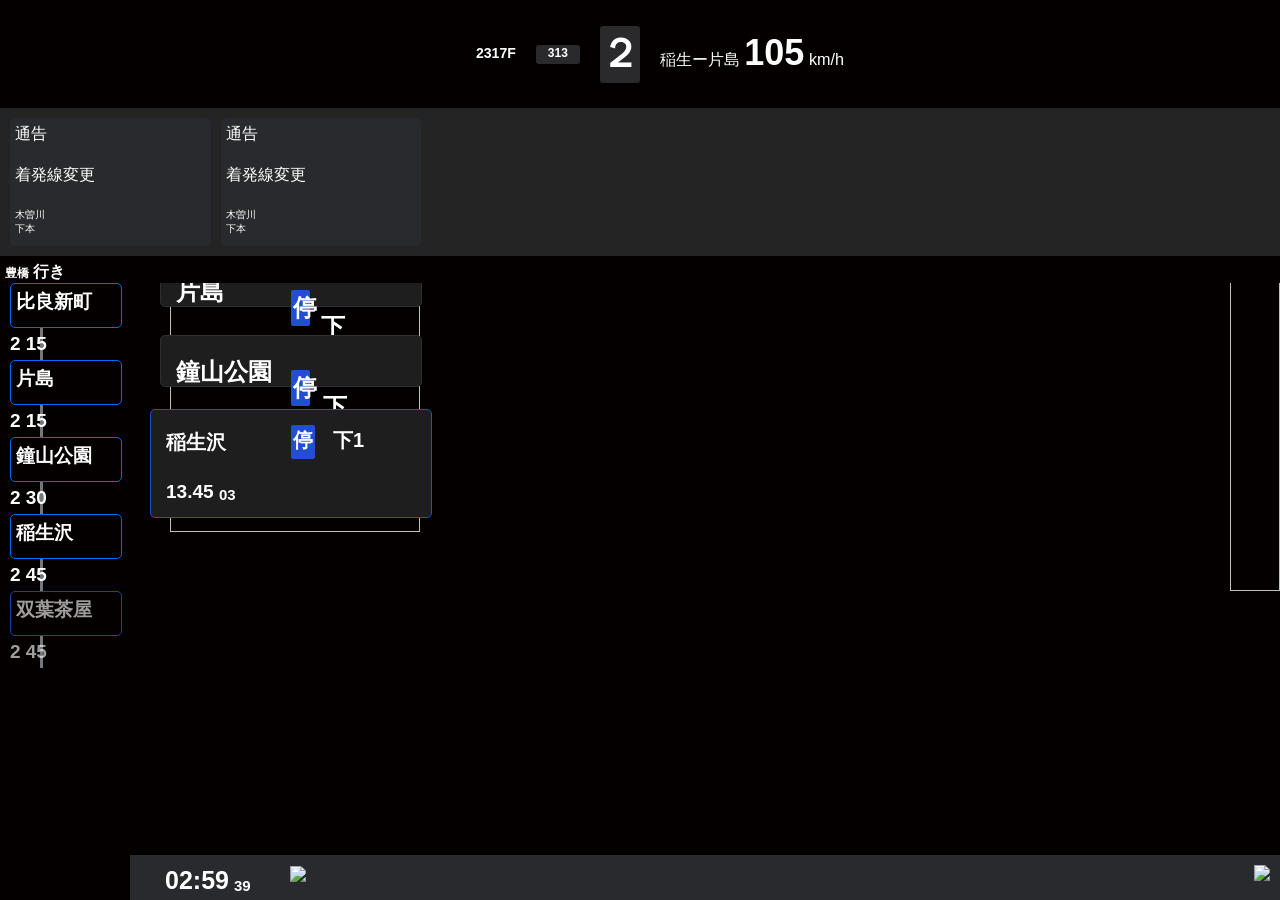
==== CAST.html @ 3a5122ef "make ability that opens in multiple device" ====
<!DOCTYPE html>
<html lang="ja">
<head>
    <style>
        @charset "UTF-8";
html,
body{
    scrollbar-width:none;
    -ms-overflow-style:none;
}
html::-webkit-scrollbar,
body::-webkit-scrollbar{
    display:none;
}
body{
    background-color:#040000;
    color:#ffffff;
    font-family:Arial, Helvetica, sans-serif;
    font-size:10px;
    margin:0px;
    opacity:1;
}




strong{
    font-size:20px;
}
ul{
    display:flex;
    list-style-type:none;
    justify-content:center;
    align-items:center;
    margin: 5px;
}

li {
    padding:0px 0px 2px 0px;
    margin:0px 10px 0px 10px;
    background-color:#2a2a2d;
    border-radius:3px;
}

menu{
    display:flex;
    background-color:rgb(36, 36, 36);
    justify-content:flex-start;
    align-items:top-center;
    text-align:left;
    margin:0px;
    padding:0px 0px 0px 10px;
    position:relative;
    z-index: 4;
}
.通告1{
    display:block;
    background-color:#292a2d;
    margin:10px 10px 10px 0px;
    border-radius:5px;
    width: 15%;
    height: 118px;
    padding:5px;
}
.通告1 p,h5,h4{
    padding:0px;
    margin:0px;
    color:#ffffff;
}
.通告1 h4,h5{font-size:10px;
    font-weight:normal;
}
.両数{
    font-size:40px;
    font-weight:bold;
}
.運行{
    font-size:12px;
    font-weight:bold;
}

aside{
    margin-left:10px;
    
}
.プレビュー{
    width: 100px;
    height: 33px;
    border-color: #0167ff;
    border-width: 1px;
    border-style: groove;
    border-radius: 5px;
    padding: 5px;
    margin: 0px;
}
.戻る{
    position: fixed;
    bottom: 0px;
    left: 290px;
    height: 34px;
    width: auto;
    z-index: 3;    
}
.停車{
    position:fixed; 
    height: 35px;
    bottom: 0px;
    width: auto;
   right:10px;
   z-index: 3;
}
.標準時分{
    white-space: nowrap;
    width: 20px;
    margin: 0px;
    padding: 5px 10px 5px 0px;
    border-right: 3px solid #75777c;
}
.標準時分 span{
    margin: 0px;
    font-size: 15p;
}
.次駅詳細{
    position: absolute;
    top: 409px;
    left: 150px;
    width: 270px;
    height: 97px;
    padding: 10px 0px 0px 10px;
    border: 1px solid #224ed1;
    border-radius: 5px;
    background-color: #1e1e1e;
}
.次々駅詳細{
    position: absolute;
    top: 335px;
    left: 160px;
    width: 250px;
    height: 50px;
    padding: 0px 0px 0px 10px;
    border: 1px groove #2f2e33;
    border-radius: 5px;
    background-color: #1e1e1e;
}
.次々々駅詳細{
    position: absolute;
    top: 255px;
    left: 160px;
    width: 250px;
    height: 50px;
    padding: 0px 0px 0px 10px;
    border: 1px groove #2f2e33;
    border-radius: 5px;
    background-color: #1e1e1e;
}

.次駅詳細 .停通{
    position: relative;
    top: -55px;
    font-size: 20px;
    left:130px;
    width: 20px;
    height: 30px;
}
.次駅停車時分{
    position: relative;
    top: -50px;
    left: 0px;
    font-size: 19px;
    padding:0px 0px 0px 5px;
}
.次駅停車秒{
    position: relative;
    top: -83px;
    left: 53px;
    font-size: 15px;
    padding:0px 0px 0px 5px;
}
.次駅詳細 .駅名{
    position: relative;
    top: -8px;
    font-size: 20px;
    width: 150px;
    padding-left: 5px;
}
.次々駅詳細 .駅名{
    position: relative;
    width: 150px;
    padding-left: 5px;
}
.次々々駅詳細 .駅名{
    position: relative;
    width: 150px;
    padding-left: 5px;
}
.次々々駅詳細 .番線{
    position: relative;
    top: -73px;
    left: 150px;
    width: 30px;
}
.停通{
    position: relative;
    top: -38px;
    left: 120px;
    width: 15px;
    background-color: #224ed1;
    padding: 2px;
    border-radius: 2px;
}
.次々駅詳細 .番線{
    position: relative;
    top: -75px;
    left: 150px;
    width: 30px;
    padding: 2px;
    border-radius: 2px;
}
.次駅詳細 .番線{
    position: relative;
    top: -177px;
    left: 170px;
    width: 40px;
    padding: 2px;
    border-radius: 2px;
    font-size: 20px;
}
header.行先{
    position: relative;
    background-color: #040000;
    padding: 5px;
    text-align: bottom;
    height: 17px;
    z-index: 10;
}
div.時刻{
    position: fixed;
    bottom: 0px;
    left: 130px;
    right: 0px;
    height: 40px;
    text-align: bottom;
    background-color: #292a2d;
    vertical-align: bottom;
    display: flex;
    align-items: flex-end;
    padding: 0px 0px 5px 35px;
    z-index: 1;
}
div.時刻 h3{
    margin: 0px;
    font-size: 25px;
    font-weight: bold;
}
div.時刻 p{
    margin-bottom: 1px;
    padding-left:5px;
    font-size: 15px;
    font-weight: bold;
}

.背景画像{
    position: absolute;
    top: 250px;
    left: 170px;
    width: 250px;
    height: 56%;
    z-index: 0;
}
.地図画像{
    position: absolute;
    top: 150px;
    right: 0px;
    z-index: 0;
    height: 70%;
    width: auto;
    width:50px;}

html,
body{
    scrollbar-width:none;
    -ms-overflow-style:none;
}
html::-webkit-scrollbar,
body::-webkit-scrollbar{
    display:none;
}
body{
    background-color:#040000;
    color:#ffffff;
    font-family:Arial, Helvetica, sans-serif;
    font-size:1.8vh;
    margin:0;
    opacity:1;
}




strong{
    font-size:4vh;
}
ul{
    display:flex;
    list-style-type:none;
    justify-content:center;
    align-items:center;
    margin: 2vw;
}

li {
    padding:0px 0px 2px 0px;
    margin:0px 10px 0px 10px;
    background-color:#2a2a2d;
    border-radius:3px;
}

menu{
    display:flex;
    background-color:rgb(36, 36, 36);
    justify-content:flex-start;
    align-items:top-center;
    text-align:left;
    margin:0px;
    padding:0px 0px 0px 10px;
    position:relative;
    z-index: 4;
}
.通告1{
    display:block;
    background-color:#292a2d;
    margin:10px 10px 10px 0px;
    border-radius:5px;
    width: 15%;
    height: 118px;
    padding:5px;
}
.通告1 p,h5,h4{
    padding:0px;
    margin:0px;
    color:#ffffff;
}
.通告1 h4,h5{font-size:10px;
    font-weight:normal;
}
.両数{
    font-size:40px;
    font-weight:bold;
}
.運行{
    font-size:12px;
    font-weight:bold;
}

aside{
    margin-left:10px;
    
}
.プレビュー{
    width: 100px;
    height: 33px;
    border-color: #0167ff;
    border-width: 1px;
    border-style: groove;
    border-radius: 5px;
    padding: 5px;
    margin: 0px;
}
.戻る{
    position: fixed;
    bottom: 0px;
    left: 290px;
    height: 34px;
    width: auto;
    z-index: 3;    
}
.停車{
    position:fixed; 
    height: 35px;
    bottom: 0px;
    width: auto;
   right:10px;
   z-index: 3;
}
.標準時分{
    white-space: nowrap;
    width: 20px;
    margin: 0px;
    padding: 5px 10px 5px 0px;
    border-right: 3px solid #75777c;
}
.標準時分 span{
    margin: 0px;
    font-size: 15p;
}
.次駅詳細{
    position: absolute;
    top: 409px;
    left: 150px;
    width: 270px;
    height: 97px;
    padding: 10px 0px 0px 10px;
    border: 1px solid #224ed1;
    border-radius: 5px;
    background-color: #1e1e1e;
}
.次々駅詳細{
    position: absolute;
    top: 335px;
    left: 160px;
    width: 250px;
    height: 50px;
    padding: 0px 0px 0px 10px;
    border: 1px groove #2f2e33;
    border-radius: 5px;
    background-color: #1e1e1e;
}
.次々々駅詳細{
    position: absolute;
    top: 255px;
    left: 160px;
    width: 250px;
    height: 50px;
    padding: 0px 0px 0px 10px;
    border: 1px groove #2f2e33;
    border-radius: 5px;
    background-color: #1e1e1e;
}

.次駅詳細 .停通{
    position: relative;
    top: -55px;
    font-size: 20px;
    left:130px;
    width: 20px;
    height: 30px;
}
.次駅停車時分{
    position: relative;
    top: -50px;
    left: 0px;
    font-size: 19px;
    padding:0px 0px 0px 5px;
}
.次駅停車秒{
    position: relative;
    top: -83px;
    left: 53px;
    font-size: 15px;
    padding:0px 0px 0px 5px;
}
.次駅詳細 .駅名{
    position: relative;
    top: -8px;
    font-size: 20px;
    width: 150px;
    padding-left: 5px;
}
.次々駅詳細 .駅名{
    position: relative;
    width: 150px;
    padding-left: 5px;
}
.次々々駅詳細 .駅名{
    position: relative;
    width: 150px;
    padding-left: 5px;
}
.次々々駅詳細 .番線{
    position: relative;
    top: -73px;
    left: 150px;
    width: 30px;
}
.停通{
    position: relative;
    top: -38px;
    left: 120px;
    width: 15px;
    background-color: #224ed1;
    padding: 2px;
    border-radius: 2px;
}
.次々駅詳細 .番線{
    position: relative;
    top: -75px;
    left: 150px;
    width: 30px;
    padding: 2px;
    border-radius: 2px;
}
.次駅詳細 .番線{
    position: relative;
    top: -177px;
    left: 170px;
    width: 40px;
    padding: 2px;
    border-radius: 2px;
    font-size: 20px;
}
header.行先{
    position: relative;
    background-color: #040000;
    padding: 5px;
    text-align: bottom;
    height: 17px;
    z-index: 10;
}
div.時刻{
    position: fixed;
    bottom: 0px;
    left: 130px;
    right: 0px;
    height: 40px;
    text-align: bottom;
    background-color: #292a2d;
    vertical-align: bottom;
    display: flex;
    align-items: flex-end;
    padding: 0px 0px 5px 35px;
    z-index: 1;
}
div.時刻 h3{
    margin: 0px;
    font-size: 25px;
    font-weight: bold;
}
div.時刻 p{
    margin-bottom: 1px;
    padding-left:5px;
    font-size: 15px;
    font-weight: bold;
}

.背景画像{
    position: absolute;
    top: 250px;
    left: 170px;
    width: 250px;
    height: 56%;
    z-index: 0;
}
.地図画像{
    position: absolute;
    top: 150px;
    right: 0px;
    z-index: 0;
    height: 70%;
    width: auto;
    width:50px;}

    </style>
    <meta charset="UTF-8">
    <meta name="viewport" content="width=device-width, initial-scale=1.0">
    <title>CAS-SR</title>
    <link rel="preconnect" href="https://fonts.googleapis.com">
    <link rel="preconnect" href="https://fonts.gstatic.com" crossorigin>
    <link href="https://fonts.googleapis.com/css2?family=Google+Sans:ital,opsz,wght@0,17..18,400..700;1,17..18,400..700&family=M+PLUS+1p&family=Noto+Sans+JP:wght@100..900&display=swap" rel="stylesheet">
</head>
<body>
    
    <header>
        <ul>
            <li class="運行" style="background-color:#040000;"><h3>2317F</h3></li>
            <li class="運行"><h4> 　313　</h4></li>
            <li class="両数">４</li>
            <li style="background-color:#040000; border-radius:10px;"class="制限">四城ー比良 <strong>120</strong> km/h
            <br>比良ー稲生 <strong>105</strong> km/h</li>
        </ul>
    </header>
    <menu>
        <div class="通告1">
            
            <p>通告</p>
            <br>
            <p>着発線変更</p>
            <p>　</p>
            <h4>木曽川</h4>
            <h5>下本</h5>
            
        </div>
        <div class="通告1">
            
            <p>通告</p>
            <br>
            <p>着発線変更</p>
            <p>　</p>
            <h4>木曽川</h4>
            <h5>下本</h5>
            
        </div>
    </menu>
    <header class="行先">
        <h4><strong style="font-size:12px;">豊橋</strong> 行き</h4>
    </header>
    <aside>
        <div class="次々々々駅">
            <h3 class="プレビュー">木曽川</h3>
            <h3 class="標準時分"><span>2</span> 15</h3>
        </div>
        <div class="次々々駅">
            <h3 class="プレビュー">尾張一宮</h3>
            <h3 class="標準時分"><span>2</span> 15</h3>
        </div>
        <div class="次々駅">
            <h3 class="プレビュー">稲沢西</h3>
            <h3 class="標準時分"><span>2</span> 30</h3>
        </div>
        <div class="次駅">
            <h3 class="プレビュー">稲沢</h3>
            <h3 class="標準時分"><span>2</span> 45</h3>
        </div>
        <div class="前駅">
            <h3 class="プレビュー" style="margin-bottom:0px;color:hsla(0, 0%, 100%, 0.621);border: 1px solid #224ed1d5;">清洲</h3>
            <h3 class="標準時分" style="margin-bottom:0px;color:hsla(0, 0%, 100%, 0.621);"><span>2</span> 45</h3>
        </div>
    </aside>
    <img src="https://github.com/Aethel-Kodama/CAS-SR/blob/main/%E3%82%B9%E3%82%AF%E3%83%AA%E3%83%BC%E3%83%B3%E3%82%B7%E3%83%A7%E3%83%83%E3%83%88%202026-09-08%20004535.png?raw=true" class="背景画像">
    <div class="次々々駅詳細">
        <h2 class="駅名">稲沢西</h2>
        <h2 class="停通">停</h2>
        <h2 class="番線">下1</h2>
    </div>
    <div class="次々駅詳細">
        <h2 class="駅名">稲沢</h2>
        <h2 class="停通">停</h2>
        <h2 class="番線">下1</h2>
    </div>
    <div class="次駅詳細">
        <h2 class="駅名">清洲</h2>
        <h2 class="停通">停</h2>
        <h2 class="次駅停車時分">13.45</h2>
        <h2 class="次駅停車秒">03</h2>
        <h2 class="番線">下1</h2>
    </div>
    <div class="時刻">
        <h3>13:45 </h3>
        <p>&nbsp;03</p>
    </div>
    <img src="https://github.com/Aethel-Kodama/CAS-SR/blob/main/%E6%88%BB%E3%82%8B.png?raw=true"class="戻る">
    <img src="https://github.com/Aethel-Kodama/CAS-SR/blob/main/%E5%81%9C%E8%BB%8A.png?raw=true"class="停車">
    <img src="https://github.com/Aethel-Kodama/CAS-SR/blob/main/%E5%9C%B0%E5%9B%B3.png?raw=true" class="地図画像">
    <script>
        window.onload = function(){
    const car = prompt("使用する編成を入力してください")}
function nowtime(){
    const date = new Date();
    const hours = date.getHours();
    const minutes = date.getMinutes();
    const seconds = date.getSeconds();
    console.log(`現在の時刻は ${hours} 時 ${minutes} 分 ${seconds} 秒です。`);
    const nowhours = document.querySelector(".時刻 h3");
    nowhours.textContent=String(hours).padStart(2,"0")+":"+String(minutes).padStart(2,"0");
    const nowseconds = document.querySelector(".時刻 p");
    nowseconds.textContent=String(seconds).padStart(2,"0");
}
//alert("幅:"+window.innerWidth+"px 高さ:"+window.innerHeight+"px")
setInterval(nowtime,1000);
nowtime();
const stalist = ["四城市","西四城","三城台二丁目","須津岡","府","狩川橋","比良新町","片島","鐘山公園","稲生沢","双葉茶屋","稲生沢温泉","笠浜"];
//定義
    
    let direction = -1; //SSR -> INZ:1,INZ -> SSR:-1
    let terminatesta = 7;
    let startingsta = 9;
    let nowsta = startingsta;

const nnnsta = document.querySelector(".次々々駅詳細")
const nnsta = document.querySelector(".次々駅詳細")
function staname(){
let nownextsta = document.querySelector(".次駅詳細 .駅名");
nownextsta.textContent=stalist[nowsta]
let nownextnextsta = document.querySelector(".次々駅詳細 .駅名")
nownextnextsta.textContent=stalist[nowsta+1*direction]
let nownextnextnextsta = document.querySelector(".次々々駅詳細 .駅名")
nownextnextnextsta.textContent=stalist[nowsta+2*direction]
let preview0 = document.querySelector(".前駅 .プレビュー")
preview0.textContent = stalist[nowsta-1*direction]
let preview1 = document.querySelector(".次駅 .プレビュー")
preview1.textContent = stalist[nowsta]
let preview2 = document.querySelector(".次々駅 .プレビュー")
preview2.textContent = stalist[nowsta+1*direction]
let preview3 = document.querySelector(".次々々駅 .プレビュー")
preview3.textContent = stalist[nowsta+2*direction]
let preview4 = document.querySelector(".次々々々駅 .プレビュー")
preview4.textContent = stalist[nowsta+3*direction]
}
staname();
function terminating(){
    
    if (nowsta+2>terminatesta&&direction==1||nowsta-2<terminatesta&&direction==-1){
        nnnsta.style.opacity = 0;
    }
    else {nnnsta.style.opacity = 1;};
    
    if (nowsta+1>terminatesta&&direction==1||nowsta-1<terminatesta&&direction==-1){
        nnsta.style.opacity = 0;
    }
    else {nnsta.style.opacity=1;}
}
terminating();

const back = document.querySelector(".戻る");
back.addEventListener("click",function(){
    if (nowsta > startingsta && direction || nowsta < startingsta&&direction==-1){
    nowsta = nowsta-1*direction;
    staname();
    terminating();}
})
const next = document.querySelector(".停車")
next.addEventListener("click",function(){
    if (nowsta!=terminatesta)
    nowsta = nowsta+1*direction
    staname();
    terminating();
})
const trainCount = document.querySelector(".両数");
if (trainCount) trainCount.textContent = "２";

const restriction = document.querySelector(".制限");
if (restriction&&startingsta<6&&6<=terminatesta&&direction==1) {
    restriction.innerHTML = stalist[startingsta].slice(0,2)+"ー比良&nbsp;<strong>120</strong> km/h<br>比良ー"+stalist[terminatesta].slice(0,2)+"&nbsp;<strong>105</strong> km/h";
}
else if(restriction&&direction==1&&startingsta>=6){
    restriction.innerHTML = stalist[startingsta].slice(0,2)+"ー"+stalist[terminatesta].slice(0,2)+"&nbsp;<strong>105</strong> km/h";
}
else if(restriction&&direction==1&&terminatesta<=6)
{   restriction.innerHTML = stalist[startingsta].slice(0,2)+"ー"+stalist[terminatesta].slice(0,2)+"&nbsp;<strong>120</strong> km/h"}
else if(restriction&&terminatesta<=6&&6<startingsta&&direction==-1){
    restriction.innerHTML = stalist[startingsta].slice(0,2)+"ー比良&nbsp;<strong>105</strong> km/h<br>比良ー"+stalist[terminatesta].slice(0,2)+"&nbsp;<strong>120</strong> km/h";
}
else if(restriction&&terminatesta>6&&direction==-1){
    restriction.innerHTML = stalist[startingsta].slice(0,2)+"ー"+stalist[terminatesta].slice(0,2)+"&nbsp;<strong>105</strong> km/h";
}
else if(restriction&&startingsta<=6&&direction==-1){
    restriction.innerHTML = stalist[startingsta].slice(0,2)+"ー"+stalist[terminatesta].slice(0,2)+"&nbsp;<strong>120</strong> km/h"
}
    </script>
</body>
</html>
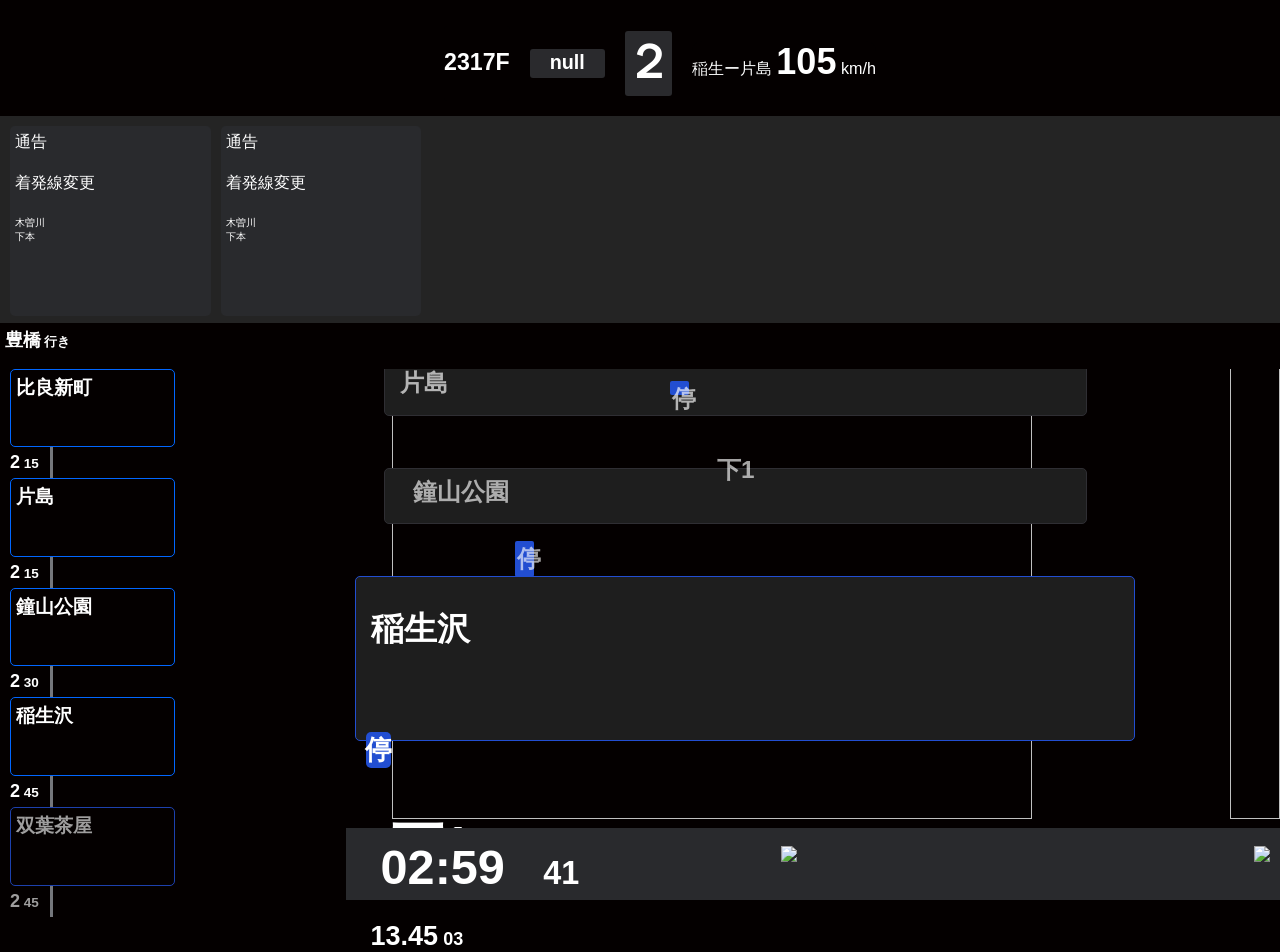
==== commit 119dcc39: "responsible-design" ====
--- a/CAST.html
+++ b/CAST.html
@@ -16,24 +16,25 @@
     background-color:#040000;
     color:#ffffff;
     font-family:Arial, Helvetica, sans-serif;
-    font-size:10px;
-    margin:0px;
+    font-size:1.8vh;
+    margin:0;
     opacity:1;
 }
 
-
+h4 {font-size:1.4vh;}
 
 
 strong{
-    font-size:20px;
+    font-size:4vh;
 }
 ul{
     display:flex;
     list-style-type:none;
     justify-content:center;
     align-items:center;
-    margin: 5px;
-}
+    margin: 2vw;
+}
+header{height:10vh;}
 
 li {
     padding:0px 0px 2px 0px;
@@ -52,6 +53,7 @@
     padding:0px 0px 0px 10px;
     position:relative;
     z-index: 4;
+    height: 23vh;
 }
 .通告1{
     display:block;
@@ -59,7 +61,7 @@
     margin:10px 10px 10px 0px;
     border-radius:5px;
     width: 15%;
-    height: 118px;
+    height:20vh;
     padding:5px;
 }
 .通告1 p,h5,h4{
@@ -71,40 +73,43 @@
     font-weight:normal;
 }
 .両数{
-    font-size:40px;
+    font-size:5.2vh;
     font-weight:bold;
 }
 .運行{
-    font-size:12px;
+    font-size:2.2vh;
     font-weight:bold;
 }
-
+.運行 h4{
+    padding:2px 20px 2px 20px;
+    font-size:2.2vh;
+}
 aside{
     margin-left:10px;
     
 }
 .プレビュー{
-    width: 100px;
-    height: 33px;
+    width: 17vh;
+    height: 7.4vh;
     border-color: #0167ff;
     border-width: 1px;
     border-style: groove;
     border-radius: 5px;
     padding: 5px;
-    margin: 0px;
+    margin: 0vh;
 }
 .戻る{
     position: fixed;
-    bottom: 0px;
-    left: 290px;
-    height: 34px;
+    bottom: 1vh;
+    left: 61vw;
+    height: 5vh;
     width: auto;
     z-index: 3;    
 }
 .停車{
     position:fixed; 
-    height: 35px;
-    bottom: 0px;
+    height: 5vh;
+    bottom: 1vh;
     width: auto;
    right:10px;
    z-index: 3;
@@ -113,19 +118,22 @@
     white-space: nowrap;
     width: 20px;
     margin: 0px;
-    padding: 5px 10px 5px 0px;
+    padding: 5px 20px 5px 0px;
     border-right: 3px solid #75777c;
+    font-size:1.5vh;
 }
 .標準時分 span{
     margin: 0px;
-    font-size: 15p;
+    font-size:2vh;
 }
 .次駅詳細{
     position: absolute;
-    top: 409px;
-    left: 150px;
-    width: 270px;
-    height: 97px;
+    vertical-align: middle;
+    display: inline-block;
+    top: 64vh;
+    left: 27.7vw;
+    width: 60vw;
+    height: 17vh;
     padding: 10px 0px 0px 10px;
     border: 1px solid #224ed1;
     border-radius: 5px;
@@ -133,75 +141,90 @@
 }
 .次々駅詳細{
     position: absolute;
-    top: 335px;
-    left: 160px;
-    width: 250px;
-    height: 50px;
+    top: 52vh;
+    left: 30vw;
+    width: 54vw;
+    height: 6vh;
     padding: 0px 0px 0px 10px;
     border: 1px groove #2f2e33;
     border-radius: 5px;
     background-color: #1e1e1e;
+    color:#ffffffa3
 }
 .次々々駅詳細{
     position: absolute;
-    top: 255px;
-    left: 160px;
-    width: 250px;
-    height: 50px;
+    display: flex;
+    
+    top: 40vh;
+    left: 30vw;
+    width: 54vw;
+    height: 6vh;
     padding: 0px 0px 0px 10px;
     border: 1px groove #2f2e33;
     border-radius: 5px;
     background-color: #1e1e1e;
+    color:#ffffffab;
 }
 
 .次駅詳細 .停通{
     position: relative;
-    top: -55px;
-    font-size: 20px;
-    left:130px;
-    width: 20px;
-    height: 30px;
+    text-align: center;
+    top: 0vh;
+    font-size: 3vh;
+    left:0vw;
+    box-sizing: border-box;
+    display: flex;
+    align-items: center;
+    justify-content: center;
+    width: 25px;
+    height: 36px;
+    padding: 0;
+    border-radius: 5px;
 }
 .次駅停車時分{
     position: relative;
-    top: -50px;
+    top: 0px;
     left: 0px;
-    font-size: 19px;
+    font-size: 3vh;
     padding:0px 0px 0px 5px;
 }
 .次駅停車秒{
     position: relative;
-    top: -83px;
-    left: 53px;
-    font-size: 15px;
+    top: 0vh;
+    left: 0;
+    font-size: 2vh;
     padding:0px 0px 0px 5px;
 }
 .次駅詳細 .駅名{
     position: relative;
     top: -8px;
-    font-size: 20px;
+    font-size: 3.7vh;
     width: 150px;
     padding-left: 5px;
+    height:7vw;
 }
 .次々駅詳細 .駅名{
     position: relative;
     width: 150px;
     padding-left: 5px;
+    top:-1.5vh;
+    left:1vw;
 }
 .次々々駅詳細 .駅名{
     position: relative;
     width: 150px;
     padding-left: 5px;
+    top:-1.6vh;
 }
 .次々々駅詳細 .番線{
     position: relative;
-    top: -73px;
+    top: -15vh;
     left: 150px;
-    width: 30px;
+    width: 15vw;
 }
 .停通{
     position: relative;
-    top: -38px;
+    top: 0px;
     left: 120px;
     width: 15px;
     background-color: #224ed1;
@@ -210,35 +233,34 @@
 }
 .次々駅詳細 .番線{
     position: relative;
-    top: -75px;
-    left: 150px;
-    width: 30px;
+    top: -145px;
+    left: 25vw;
+    width: 10vw;
+    padding: 2px;
+}
+.次駅詳細 .番線{
+    position: relative;
+    width:10vw;
+    height: 5vw;
     padding: 2px;
     border-radius: 2px;
-}
-.次駅詳細 .番線{
-    position: relative;
-    top: -177px;
-    left: 170px;
-    width: 40px;
-    padding: 2px;
-    border-radius: 2px;
-    font-size: 20px;
+    font-size: 4vw;
+    text-align: center;
 }
 header.行先{
     position: relative;
     background-color: #040000;
     padding: 5px;
     text-align: bottom;
-    height: 17px;
+    height: 4vh;
     z-index: 10;
 }
 div.時刻{
     position: fixed;
     bottom: 0px;
-    left: 130px;
+    left: 27vw;
     right: 0px;
-    height: 40px;
+    height:7.5vh;
     text-align: bottom;
     background-color: #292a2d;
     vertical-align: bottom;
@@ -249,304 +271,31 @@
 }
 div.時刻 h3{
     margin: 0px;
-    font-size: 25px;
+    font-size: 3em;
     font-weight: bold;
 }
 div.時刻 p{
-    margin-bottom: 1px;
-    padding-left:5px;
-    font-size: 15px;
+    margin-bottom: 0.35vh;
+    padding-left: 3vw;
+    font-size: 2em;
     font-weight: bold;
 }
 
 .背景画像{
     position: absolute;
-    top: 250px;
-    left: 170px;
-    width: 250px;
-    height: 56%;
+    top: 39vh;
+    left: 30.6vw;
+    width: 50vw;
+    height: 52vh;
     z-index: 0;
 }
 .地図画像{
     position: absolute;
-    top: 150px;
+    top: 38vh;
     right: 0px;
     z-index: 0;
-    height: 70%;
-    width: auto;
-    width:50px;}
-
-html,
-body{
-    scrollbar-width:none;
-    -ms-overflow-style:none;
-}
-html::-webkit-scrollbar,
-body::-webkit-scrollbar{
-    display:none;
-}
-body{
-    background-color:#040000;
-    color:#ffffff;
-    font-family:Arial, Helvetica, sans-serif;
-    font-size:1.8vh;
-    margin:0;
-    opacity:1;
-}
-
-
-
-
-strong{
-    font-size:4vh;
-}
-ul{
-    display:flex;
-    list-style-type:none;
-    justify-content:center;
-    align-items:center;
-    margin: 2vw;
-}
-
-li {
-    padding:0px 0px 2px 0px;
-    margin:0px 10px 0px 10px;
-    background-color:#2a2a2d;
-    border-radius:3px;
-}
-
-menu{
-    display:flex;
-    background-color:rgb(36, 36, 36);
-    justify-content:flex-start;
-    align-items:top-center;
-    text-align:left;
-    margin:0px;
-    padding:0px 0px 0px 10px;
-    position:relative;
-    z-index: 4;
-}
-.通告1{
-    display:block;
-    background-color:#292a2d;
-    margin:10px 10px 10px 0px;
-    border-radius:5px;
-    width: 15%;
-    height: 118px;
-    padding:5px;
-}
-.通告1 p,h5,h4{
-    padding:0px;
-    margin:0px;
-    color:#ffffff;
-}
-.通告1 h4,h5{font-size:10px;
-    font-weight:normal;
-}
-.両数{
-    font-size:40px;
-    font-weight:bold;
-}
-.運行{
-    font-size:12px;
-    font-weight:bold;
-}
-
-aside{
-    margin-left:10px;
-    
-}
-.プレビュー{
-    width: 100px;
-    height: 33px;
-    border-color: #0167ff;
-    border-width: 1px;
-    border-style: groove;
-    border-radius: 5px;
-    padding: 5px;
-    margin: 0px;
-}
-.戻る{
-    position: fixed;
-    bottom: 0px;
-    left: 290px;
-    height: 34px;
-    width: auto;
-    z-index: 3;    
-}
-.停車{
-    position:fixed; 
-    height: 35px;
-    bottom: 0px;
-    width: auto;
-   right:10px;
-   z-index: 3;
-}
-.標準時分{
-    white-space: nowrap;
-    width: 20px;
-    margin: 0px;
-    padding: 5px 10px 5px 0px;
-    border-right: 3px solid #75777c;
-}
-.標準時分 span{
-    margin: 0px;
-    font-size: 15p;
-}
-.次駅詳細{
-    position: absolute;
-    top: 409px;
-    left: 150px;
-    width: 270px;
-    height: 97px;
-    padding: 10px 0px 0px 10px;
-    border: 1px solid #224ed1;
-    border-radius: 5px;
-    background-color: #1e1e1e;
-}
-.次々駅詳細{
-    position: absolute;
-    top: 335px;
-    left: 160px;
-    width: 250px;
-    height: 50px;
-    padding: 0px 0px 0px 10px;
-    border: 1px groove #2f2e33;
-    border-radius: 5px;
-    background-color: #1e1e1e;
-}
-.次々々駅詳細{
-    position: absolute;
-    top: 255px;
-    left: 160px;
-    width: 250px;
-    height: 50px;
-    padding: 0px 0px 0px 10px;
-    border: 1px groove #2f2e33;
-    border-radius: 5px;
-    background-color: #1e1e1e;
-}
-
-.次駅詳細 .停通{
-    position: relative;
-    top: -55px;
-    font-size: 20px;
-    left:130px;
-    width: 20px;
-    height: 30px;
-}
-.次駅停車時分{
-    position: relative;
-    top: -50px;
-    left: 0px;
-    font-size: 19px;
-    padding:0px 0px 0px 5px;
-}
-.次駅停車秒{
-    position: relative;
-    top: -83px;
-    left: 53px;
-    font-size: 15px;
-    padding:0px 0px 0px 5px;
-}
-.次駅詳細 .駅名{
-    position: relative;
-    top: -8px;
-    font-size: 20px;
-    width: 150px;
-    padding-left: 5px;
-}
-.次々駅詳細 .駅名{
-    position: relative;
-    width: 150px;
-    padding-left: 5px;
-}
-.次々々駅詳細 .駅名{
-    position: relative;
-    width: 150px;
-    padding-left: 5px;
-}
-.次々々駅詳細 .番線{
-    position: relative;
-    top: -73px;
-    left: 150px;
-    width: 30px;
-}
-.停通{
-    position: relative;
-    top: -38px;
-    left: 120px;
-    width: 15px;
-    background-color: #224ed1;
-    padding: 2px;
-    border-radius: 2px;
-}
-.次々駅詳細 .番線{
-    position: relative;
-    top: -75px;
-    left: 150px;
-    width: 30px;
-    padding: 2px;
-    border-radius: 2px;
-}
-.次駅詳細 .番線{
-    position: relative;
-    top: -177px;
-    left: 170px;
-    width: 40px;
-    padding: 2px;
-    border-radius: 2px;
-    font-size: 20px;
-}
-header.行先{
-    position: relative;
-    background-color: #040000;
-    padding: 5px;
-    text-align: bottom;
-    height: 17px;
-    z-index: 10;
-}
-div.時刻{
-    position: fixed;
-    bottom: 0px;
-    left: 130px;
-    right: 0px;
-    height: 40px;
-    text-align: bottom;
-    background-color: #292a2d;
-    vertical-align: bottom;
-    display: flex;
-    align-items: flex-end;
-    padding: 0px 0px 5px 35px;
-    z-index: 1;
-}
-div.時刻 h3{
-    margin: 0px;
-    font-size: 25px;
-    font-weight: bold;
-}
-div.時刻 p{
-    margin-bottom: 1px;
-    padding-left:5px;
-    font-size: 15px;
-    font-weight: bold;
-}
-
-.背景画像{
-    position: absolute;
-    top: 250px;
-    left: 170px;
-    width: 250px;
-    height: 56%;
-    z-index: 0;
-}
-.地図画像{
-    position: absolute;
-    top: 150px;
-    right: 0px;
-    z-index: 0;
-    height: 70%;
-    width: auto;
+    height:53vh;
+    width: 5vw;
     width:50px;}
 
     </style>
@@ -562,7 +311,7 @@
     <header>
         <ul>
             <li class="運行" style="background-color:#040000;"><h3>2317F</h3></li>
-            <li class="運行"><h4> 　313　</h4></li>
+            <li class="運行"><h4>313</h4></li>
             <li class="両数">４</li>
             <li style="background-color:#040000; border-radius:10px;"class="制限">四城ー比良 <strong>120</strong> km/h
             <br>比良ー稲生 <strong>105</strong> km/h</li>
@@ -591,7 +340,7 @@
         </div>
     </menu>
     <header class="行先">
-        <h4><strong style="font-size:12px;">豊橋</strong> 行き</h4>
+        <h4><strong style="font-size:2vh;">豊橋</strong> 行き</h4>
     </header>
     <aside>
         <div class="次々々々駅">
@@ -629,20 +378,20 @@
     <div class="次駅詳細">
         <h2 class="駅名">清洲</h2>
         <h2 class="停通">停</h2>
-        <h2 class="次駅停車時分">13.45</h2>
-        <h2 class="次駅停車秒">03</h2>
         <h2 class="番線">下1</h2>
+        <h2 class="次駅停車時分">13.45<span class="次駅停車秒">03</span></h2>
     </div>
     <div class="時刻">
-        <h3>13:45 </h3>
-        <p>&nbsp;03</p>
+        <h3>13:45 </h3><p>&nbsp;03</p>
     </div>
     <img src="https://github.com/Aethel-Kodama/CAS-SR/blob/main/%E6%88%BB%E3%82%8B.png?raw=true"class="戻る">
     <img src="https://github.com/Aethel-Kodama/CAS-SR/blob/main/%E5%81%9C%E8%BB%8A.png?raw=true"class="停車">
     <img src="https://github.com/Aethel-Kodama/CAS-SR/blob/main/%E5%9C%B0%E5%9B%B3.png?raw=true" class="地図画像">
-    <script>
-        window.onload = function(){
-    const car = prompt("使用する編成を入力してください")}
+<script>
+    window.onload = function(){
+    const carnew = prompt("使用する編成を入力してください")
+    const car = document.querySelector(".運行 h4")
+    car.textContent=" "+carnew+" "}
 function nowtime(){
     const date = new Date();
     const hours = date.getHours();
@@ -735,6 +484,6 @@
 else if(restriction&&startingsta<=6&&direction==-1){
     restriction.innerHTML = stalist[startingsta].slice(0,2)+"ー"+stalist[terminatesta].slice(0,2)+"&nbsp;<strong>120</strong> km/h"
 }
-    </script>
+</script>
 </body>
 </html>
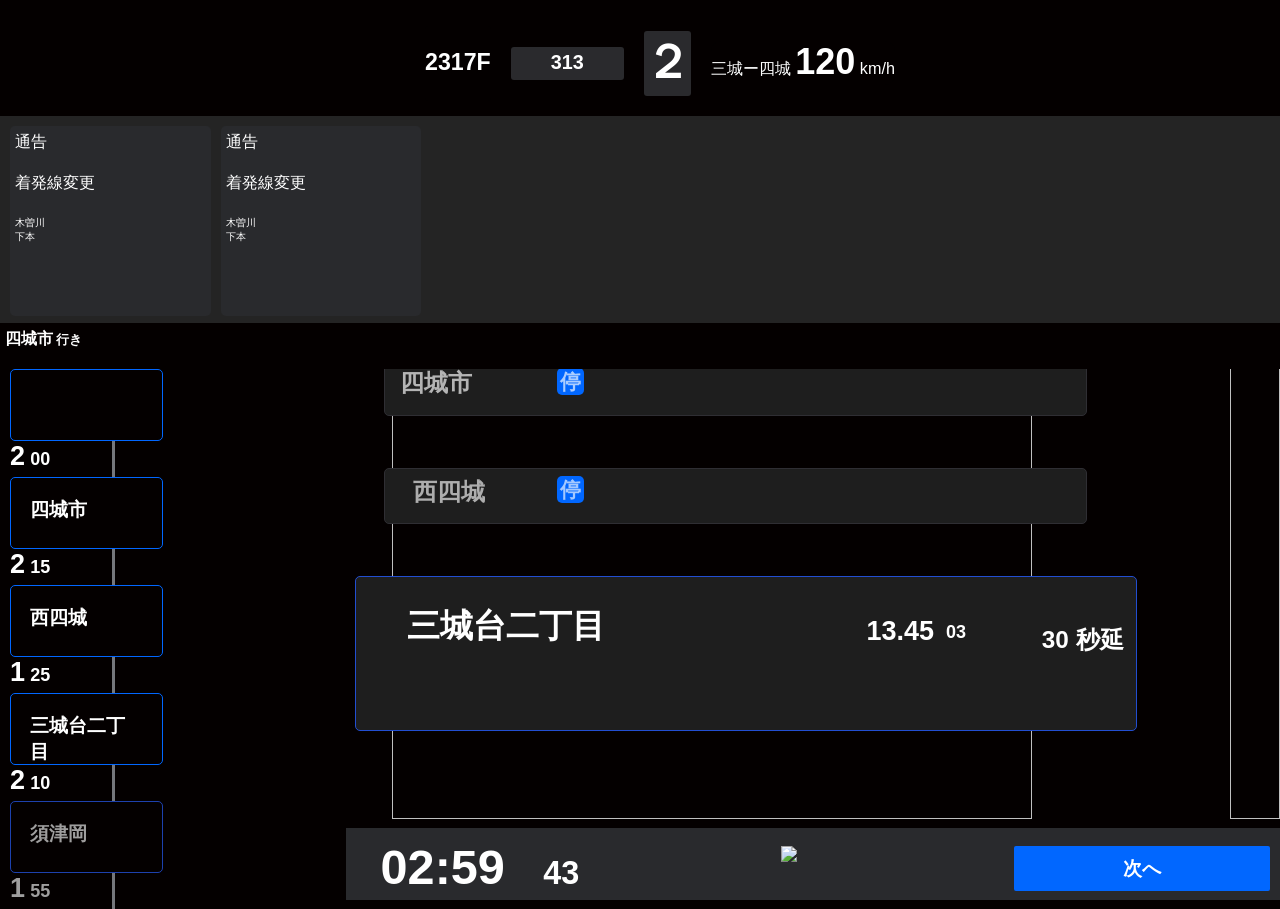
==== commit a06d9323: "get" ====
--- a/CAST.html
+++ b/CAST.html
@@ -42,8 +42,22 @@
     background-color:#2a2a2d;
     border-radius:3px;
 }
-
-menu{
+.停車{
+    user-select: none;
+    position:fixed;
+    display: flex;
+    justify-content: center;
+    align-items: center;
+    height: 35px;
+    bottom: 0px;
+    margin:0;
+    width: 100vw;
+    border-radius: 1vh;
+    right:10px;
+    z-index: 3;
+    background-color: #0167ff;
+}
+.menu{
     display:flex;
     background-color:rgb(36, 36, 36);
     justify-content:flex-start;
@@ -86,16 +100,17 @@
 }
 aside{
     margin-left:10px;
-    
 }
 .プレビュー{
+    position: relative;
+    box-sizing: border-box;
     width: 17vh;
-    height: 7.4vh;
+    height: 8vh;
     border-color: #0167ff;
     border-width: 1px;
     border-style: groove;
     border-radius: 5px;
-    padding: 5px;
+    padding: 1.5vw;
     margin: 0vh;
 }
 .戻る{
@@ -110,37 +125,45 @@
     position:fixed; 
     height: 5vh;
     bottom: 1vh;
-    width: auto;
+    width: 20vw;
    right:10px;
    z-index: 3;
+   border-radius: 2px;
+}
+.sec{
+    white-space: nowrap;
+    margin: 0px;
+    padding: 0px 10px 0px 0px;
+    font-size:2vh;
 }
 .標準時分{
-    white-space: nowrap;
-    width: 20px;
+    position:relative;
+    margin: 0;
+    height: 4vh;
+    width:8vw;
+    border-right: 3px solid #75777c;
+}
+.min{
     margin: 0px;
-    padding: 5px 20px 5px 0px;
-    border-right: 3px solid #75777c;
-    font-size:1.5vh;
-}
-.標準時分 span{
-    margin: 0px;
-    font-size:2vh;
+    font-size:3vh;
 }
 .次駅詳細{
     position: absolute;
-    vertical-align: middle;
-    display: inline-block;
+    justify-content: space-between;
+    flex-wrap: wrap;
+    display: flex;
     top: 64vh;
     left: 27.7vw;
-    width: 60vw;
-    height: 17vh;
-    padding: 10px 0px 0px 10px;
+    width: 56vw;
+    height: 12vh;
+    padding:3vh 1vw 2vh 4vw;
     border: 1px solid #224ed1;
     border-radius: 5px;
     background-color: #1e1e1e;
 }
 .次々駅詳細{
     position: absolute;
+    display: flex;
     top: 52vh;
     left: 30vw;
     width: 54vw;
@@ -154,7 +177,6 @@
 .次々々駅詳細{
     position: absolute;
     display: flex;
-    
     top: 40vh;
     left: 30vw;
     width: 54vw;
@@ -166,42 +188,55 @@
     color:#ffffffab;
 }
 
-.次駅詳細 .停通{
-    position: relative;
+.停通{
+    position: relative;
+    align-self: flex-start;
     text-align: center;
-    top: 0vh;
-    font-size: 3vh;
+    
+    font-size: 2.3vh;
     left:0vw;
     box-sizing: border-box;
     display: flex;
     align-items: center;
     justify-content: center;
-    width: 25px;
-    height: 36px;
+    width: 3vh;
+    height: 3vh;
+    margin:0.8vh;
     padding: 0;
     border-radius: 5px;
-}
+    background-color: #0167ff;
+}
+
 .次駅停車時分{
-    position: relative;
-    top: 0px;
-    left: 0px;
+    display: flex;
+    position: relative;
+    align-items: center;
+    justify-content: center;
     font-size: 3vh;
-    padding:0px 0px 0px 5px;
+    height: 6vh;
+    margin:0 0 0 5vw;
 }
 .次駅停車秒{
     position: relative;
-    top: 0vh;
+    align-items: center;
+    justify-content: center;
     left: 0;
     font-size: 2vh;
-    padding:0px 0px 0px 5px;
+    padding:2vh 5vw 0px 0vw;
+    margin:0;
+    height: 4vh;
+}
+.発車まで{
+    position:relative;
+
 }
 .次駅詳細 .駅名{
     position: relative;
-    top: -8px;
+    align-self: flex-start;
     font-size: 3.7vh;
-    width: 150px;
-    padding-left: 5px;
     height:7vw;
+    margin:0;
+    width:30vw;
 }
 .次々駅詳細 .駅名{
     position: relative;
@@ -218,34 +253,21 @@
 }
 .次々々駅詳細 .番線{
     position: relative;
-    top: -15vh;
-    left: 150px;
     width: 15vw;
 }
-.停通{
-    position: relative;
-    top: 0px;
-    left: 120px;
-    width: 15px;
-    background-color: #224ed1;
-    padding: 2px;
-    border-radius: 2px;
-}
+
 .次々駅詳細 .番線{
     position: relative;
-    top: -145px;
-    left: 25vw;
     width: 10vw;
-    padding: 2px;
 }
 .次駅詳細 .番線{
     position: relative;
-    width:10vw;
-    height: 5vw;
-    padding: 2px;
+    align-self: flex-start;
+    padding-right:20vw;
     border-radius: 2px;
     font-size: 4vw;
     text-align: center;
+    margin:0;
 }
 header.行先{
     position: relative;
@@ -298,7 +320,7 @@
     width: 5vw;
     width:50px;}
 
-    </style>
+</style>
     <meta charset="UTF-8">
     <meta name="viewport" content="width=device-width, initial-scale=1.0">
     <title>CAS-SR</title>
@@ -307,17 +329,16 @@
     <link href="https://fonts.googleapis.com/css2?family=Google+Sans:ital,opsz,wght@0,17..18,400..700;1,17..18,400..700&family=M+PLUS+1p&family=Noto+Sans+JP:wght@100..900&display=swap" rel="stylesheet">
 </head>
 <body>
-    
     <header>
         <ul>
             <li class="運行" style="background-color:#040000;"><h3>2317F</h3></li>
-            <li class="運行"><h4>313</h4></li>
+            <li class="運行"><h4> 　313　</h4></li>
             <li class="両数">４</li>
             <li style="background-color:#040000; border-radius:10px;"class="制限">四城ー比良 <strong>120</strong> km/h
             <br>比良ー稲生 <strong>105</strong> km/h</li>
         </ul>
     </header>
-    <menu>
+    <div class="menu">
         <div class="通告1">
             
             <p>通告</p>
@@ -338,131 +359,301 @@
             <h5>下本</h5>
             
         </div>
-    </menu>
+    </div>
     <header class="行先">
-        <h4><strong style="font-size:2vh;">豊橋</strong> 行き</h4>
+        <h4><strong style="font-size:130%;">豊橋</strong> 行き</h4>
     </header>
     <aside>
         <div class="次々々々駅">
             <h3 class="プレビュー">木曽川</h3>
-            <h3 class="標準時分"><span>2</span> 15</h3>
+            <h3 class="標準時分"><span class="min">2</span> <span class="sec">15</span></h3>
         </div>
         <div class="次々々駅">
             <h3 class="プレビュー">尾張一宮</h3>
-            <h3 class="標準時分"><span>2</span> 15</h3>
+            <h3 class="標準時分"><span class="min">2</span> <span class="sec">15</span></h3>
         </div>
         <div class="次々駅">
             <h3 class="プレビュー">稲沢西</h3>
-            <h3 class="標準時分"><span>2</span> 30</h3>
+            <h3 class="標準時分"><span class="min">2</span> <span class="sec">15</span></h3>
         </div>
         <div class="次駅">
             <h3 class="プレビュー">稲沢</h3>
-            <h3 class="標準時分"><span>2</span> 45</h3>
+            <h3 class="標準時分"><span class="min">2</span> <span class="sec">15</span></h3>
         </div>
         <div class="前駅">
             <h3 class="プレビュー" style="margin-bottom:0px;color:hsla(0, 0%, 100%, 0.621);border: 1px solid #224ed1d5;">清洲</h3>
-            <h3 class="標準時分" style="margin-bottom:0px;color:hsla(0, 0%, 100%, 0.621);"><span>2</span> 45</h3>
+            <h3 class="標準時分" style="margin-bottom:0px;color:hsla(0, 0%, 100%, 0.621);"><span class="min">2</span> <span class="sec">45</span></h3>
         </div>
     </aside>
     <img src="https://github.com/Aethel-Kodama/CAS-SR/blob/main/%E3%82%B9%E3%82%AF%E3%83%AA%E3%83%BC%E3%83%B3%E3%82%B7%E3%83%A7%E3%83%83%E3%83%88%202026-09-08%20004535.png?raw=true" class="背景画像">
     <div class="次々々駅詳細">
         <h2 class="駅名">稲沢西</h2>
         <h2 class="停通">停</h2>
-        <h2 class="番線">下1</h2>
+        <!--<h2 class="番線">下1</h2>-->
     </div>
     <div class="次々駅詳細">
         <h2 class="駅名">稲沢</h2>
         <h2 class="停通">停</h2>
-        <h2 class="番線">下1</h2>
+        <!--<h2 class="番線">下1</h2>-->
     </div>
     <div class="次駅詳細">
         <h2 class="駅名">清洲</h2>
-        <h2 class="停通">停</h2>
-        <h2 class="番線">下1</h2>
-        <h2 class="次駅停車時分">13.45<span class="次駅停車秒">03</span></h2>
+        <!--<h2 class="停通">停</h2>-->
+        <h2 class="次駅停車時分">13.45</h2><h2 class="次駅停車秒">03</h2>
+        <!--<h2 class="番線">下1</h2>-->
+        <h2 class="発車まで">30 秒延</h2>
     </div>
     <div class="時刻">
-        <h3>13:45 </h3><p>&nbsp;03</p>
+        <h3>13:45 </h3>
+        <p>&nbsp;03</p>
     </div>
+    
     <img src="https://github.com/Aethel-Kodama/CAS-SR/blob/main/%E6%88%BB%E3%82%8B.png?raw=true"class="戻る">
-    <img src="https://github.com/Aethel-Kodama/CAS-SR/blob/main/%E5%81%9C%E8%BB%8A.png?raw=true"class="停車">
+    <h3 class="停車">次へ</h3>
     <img src="https://github.com/Aethel-Kodama/CAS-SR/blob/main/%E5%9C%B0%E5%9B%B3.png?raw=true" class="地図画像">
+    <script src="https://code.jquery.com/jquery-3.4.1.min.js"></script>
+</body>
 <script>
-    window.onload = function(){
-    const carnew = prompt("使用する編成を入力してください")
-    const car = document.querySelector(".運行 h4")
-    car.textContent=" "+carnew+" "}
+//定義
+    
+    let direction = -1; //SSR -> INZ:1,INZ -> SSR:-1
+    let terminatesta = 0;
+    let startingsta = 2;
+    let nowsta = startingsta;
+    let nnowsta = nowsta;
+    const kudaritakemin = [1,1,1,1,1,1,1,1,2,8,8,8]
+    const kudaritakesec = [45,55,55,55,10,15,25,55,10,10,10,10]
+    const noboritakemin = [2 ,1 ,2 ,1 ,1 ,1 ,1 ,2,1 ,3 ,3 ,3]
+    const noboritakesec = [15,25,10,55,10,10,10,0,40,34,34,34]
+    let stoptime=[40,60,40,60,40, 40,60,40,40,60 ,40,60,40,40]//index0 = NSR,index13 = INZonsen;
+    let dept;
+    let currenttime;
+    let delayMs;
+    let dh;
+    let dm;
+    let ds;
+function delay(dat){
+    const delays = document.querySelector(".発車まで")
+    if (currenttime){
+        if(currenttime>dat){
+            delayMs = currenttime-dat;
+            dh = Math.floor(delayMs / (60*60*1000));
+            dm = Math.floor((delayMs % (60*60*1000)) / 60000);
+            ds = Math.floor(((delayMs/1000)%60))
+            if(dh!=0){
+                delays.textContent="発車まで\u2007"+dh+" 時間 "+String(dm).padStart(2,"0")+" 分 "+String(ds).padStart(2,"0")+" 秒"
+            }
+            else if(dm!=0){
+                delays.textContent="発車まで\u2007"+String(dm).padStart(2,"0")+" 分 "+String(ds).padStart(2,"0")+" 秒";
+            }
+            else if(ds!=0){
+                delays.textContent="発車まで\u2007"+String(ds).padStart(2,"0")+" 秒";
+            }
+            else{
+                delays.textContent="定刻"
+            }
+        }
+        else{
+            delayMs = (currenttime-dat)*-1;
+            dh = Math.floor(delayMs / (60*60*1000));
+            dm = Math.floor((delayMs % (60*60*1000)) / 60000);
+            ds = Math.floor((((delayMs/1000)%60)/15)) * 15;
+            if(dh!=0){
+                delays.textContent=dh+" 時間 "+String(dm).padStart(2,"0")+" 分 "+String(ds).padStart(2,"0")+" 秒延";
+            }
+            else if(dm!=0){
+                delays.textContent=String(dm).padStart(2,"0")+" 分 "+String(ds).padStart(2,"0")+" 秒延";
+            }
+            else if(ds!=0){
+                delays.textContent=String(ds).padStart(2,"0")+" 秒延";
+            }
+            else{
+                delays.textContent="定刻"
+            }
+        }        
+    }
+}
+function view(){//停車中の表示
+    //$(".次駅停車時分").css("left","130px")
+    //$(".次駅停車秒").css("left","183px")
+    $(".発車まで").css("display","inline")
+    $(".次駅詳細 .停通").css("display","none")
+    $(".次駅詳細 .駅名").css("width","30vw")
+}
+function unview(){
+    //$(".次駅停車時分").css("left","0px")
+    //$(".次駅停車秒").css("left","53px")
+    $(".発車まで").css("display","none")
+    $(".次駅詳細 .停通").css("display","inline")
+}
 function nowtime(){
     const date = new Date();
     const hours = date.getHours();
     const minutes = date.getMinutes();
     const seconds = date.getSeconds();
-    console.log(`現在の時刻は ${hours} 時 ${minutes} 分 ${seconds} 秒です。`);
     const nowhours = document.querySelector(".時刻 h3");
-    nowhours.textContent=String(hours).padStart(2,"0")+":"+String(minutes).padStart(2,"0");
+    if (nowhours) {
+        nowhours.textContent = String(hours).padStart(2, "0") + ":" + String(minutes).padStart(2, "0");
+    }
     const nowseconds = document.querySelector(".時刻 p");
-    nowseconds.textContent=String(seconds).padStart(2,"0");
-}
+    if (nowseconds) {
+        nowseconds.textContent = String(seconds).padStart(2, "0");
+    }
+    delay(date);
+}
+//$(function(){$(".次駅 .sec").css("opacity","0")})
 //alert("幅:"+window.innerWidth+"px 高さ:"+window.innerHeight+"px")
-setInterval(nowtime,1000);
+setInterval(nowtime,200);
 nowtime();
 const stalist = ["四城市","西四城","三城台二丁目","須津岡","府","狩川橋","比良新町","片島","鐘山公園","稲生沢","双葉茶屋","稲生沢温泉","笠浜"];
-//定義
-    
-    let direction = -1; //SSR -> INZ:1,INZ -> SSR:-1
-    let terminatesta = 7;
-    let startingsta = 9;
-    let nowsta = startingsta;
+
+
 
 const nnnsta = document.querySelector(".次々々駅詳細")
 const nnsta = document.querySelector(".次々駅詳細")
 function staname(){
-let nownextsta = document.querySelector(".次駅詳細 .駅名");
-nownextsta.textContent=stalist[nowsta]
-let nownextnextsta = document.querySelector(".次々駅詳細 .駅名")
-nownextnextsta.textContent=stalist[nowsta+1*direction]
-let nownextnextnextsta = document.querySelector(".次々々駅詳細 .駅名")
-nownextnextnextsta.textContent=stalist[nowsta+2*direction]
-let preview0 = document.querySelector(".前駅 .プレビュー")
-preview0.textContent = stalist[nowsta-1*direction]
-let preview1 = document.querySelector(".次駅 .プレビュー")
-preview1.textContent = stalist[nowsta]
-let preview2 = document.querySelector(".次々駅 .プレビュー")
-preview2.textContent = stalist[nowsta+1*direction]
-let preview3 = document.querySelector(".次々々駅 .プレビュー")
-preview3.textContent = stalist[nowsta+2*direction]
-let preview4 = document.querySelector(".次々々々駅 .プレビュー")
-preview4.textContent = stalist[nowsta+3*direction]
-}
+    const nownextsta = document.querySelector(".次駅詳細 .駅名");
+    if (nownextsta) nownextsta.textContent = stalist[nowsta];
+
+    const nownextnextsta = document.querySelector(".次々駅詳細 .駅名");
+    if (nownextnextsta) nownextnextsta.textContent = stalist[nowsta + 1 * direction];
+
+    const nownextnextnextsta = document.querySelector(".次々々駅詳細 .駅名");
+    if (nownextnextnextsta) nownextnextnextsta.textContent = stalist[nowsta + 2 * direction];
+}
+function nstaname(){
+    const preview0 = document.querySelector(".前駅 .プレビュー");
+    if (preview0) preview0.textContent = stalist[nnowsta - 1 * direction];
+
+    const preview1 = document.querySelector(".次駅 .プレビュー");
+    if (preview1) preview1.textContent = stalist[nnowsta];
+
+    const preview2 = document.querySelector(".次々駅 .プレビュー");
+    if (preview2) preview2.textContent = stalist[nnowsta + 1 * direction];
+
+    const preview3 = document.querySelector(".次々々駅 .プレビュー");
+    if (preview3) preview3.textContent = stalist[nnowsta + 2 * direction];
+
+    const preview4 = document.querySelector(".次々々々駅 .プレビュー");
+    if (preview4) preview4.textContent = stalist[nnowsta + 3 * direction];
+
+    $(function(){
+        if (direction===-1){//上り
+        $(".前駅 .min").text(noboritakemin[nowsta+1]); $(".前駅 .sec").text(String(noboritakesec[nowsta+1] ?? "").padStart(2,"0"));
+
+        $(".次駅 .min").text(noboritakemin[nowsta]); $(".次駅 .sec").text(String(noboritakesec[nowsta] ?? "").padStart(2,"0"));
+
+        $(".次々駅 .min").text(noboritakemin[nowsta-1]); $(".次々駅 .sec").text(String(noboritakesec[nowsta-1] ?? "").padStart(2,"0"));
+
+        $(".次々々駅 .min").text(noboritakemin[nowsta-2]); $(".次々々駅 .sec").text(String(noboritakesec[nowsta-2] ?? "").padStart(2,"0"));
+
+        $(".次々々々駅 .min").text(noboritakemin[nowsta-3]); $(".次々々々駅 .sec").text(String(noboritakesec[nowsta-3] ?? "").padStart(2,"0"));
+        }
+        else if (direction===1){
+            $(".前駅 .min").text(kudaritakemin[nowsta-2]); $(".前駅 .sec").text(String(kudaritakesec[nowsta-2] ?? "").padStart(2,"0"));
+
+            $(".次駅 .min").text(kudaritakemin[nowsta-1]); $(".次駅 .sec").text(String(kudaritakesec[nowsta-1] ?? "").padStart(2,"0"));
+
+            $(".次々駅 .min").text(kudaritakemin[nowsta]); $(".次々駅 .sec").text(String(kudaritakesec[nowsta] ?? "").padStart(2,"0"));
+
+            $(".次々々駅 .min").text(kudaritakemin[nowsta+1]); $(".次々々駅 .sec").text(String(kudaritakesec[nowsta+1] ?? "").padStart(2,"0"));
+
+            $(".次々々々駅 .min").text(kudaritakemin[nowsta+2]); $(".次々々々駅 .sec").text(String(kudaritakesec[nowsta+2] ?? "").padStart(2,"0"));
+        }
+    })
+}
+
 staname();
-function terminating(){
-    
-    if (nowsta+2>terminatesta&&direction==1||nowsta-2<terminatesta&&direction==-1){
-        nnnsta.style.opacity = 0;
-    }
-    else {nnnsta.style.opacity = 1;};
-    
-    if (nowsta+1>terminatesta&&direction==1||nowsta-1<terminatesta&&direction==-1){
-        nnsta.style.opacity = 0;
-    }
-    else {nnsta.style.opacity=1;}
+function terminating(){ //終点到着時に次駅の表示を消す
+    if (nnnsta) {
+        if (nowsta + 2 > terminatesta && direction == 1 || nowsta - 2 < terminatesta && direction == -1) {
+            nnnsta.style.opacity = 0;
+        } else {
+            nnnsta.style.opacity = 1;
+        }
+    }
+    if (nnsta) {
+        if (nowsta + 1 > terminatesta && direction == 1 || nowsta - 1 < terminatesta && direction == -1) {
+            nnsta.style.opacity = 0;
+        } else {
+            nnsta.style.opacity = 1;
+        }
+    }
 }
 terminating();
 
+function stop(){
+    if (nowsta!=startingsta){
+    currenttime.setSeconds(currenttime.getSeconds()+stoptime[nowsta-1])
+    }
+    $(".次駅停車時分").text(String(currenttime.getHours()).padStart(2,"\u2007")+":"+String(currenttime.getMinutes()).padStart(2, "0"))
+    $(".次駅停車秒").text(String(currenttime.getSeconds()).padStart(2, "0")+"\u2007発")
+}
 const back = document.querySelector(".戻る");
-back.addEventListener("click",function(){
-    if (nowsta > startingsta && direction || nowsta < startingsta&&direction==-1){
-    nowsta = nowsta-1*direction;
-    staname();
-    terminating();}
-})
-const next = document.querySelector(".停車")
-next.addEventListener("click",function(){
-    if (nowsta!=terminatesta)
-    nowsta = nowsta+1*direction
-    staname();
-    terminating();
-})
+const next = document.querySelector(".停車");
+$(".行先 strong").text(stalist[terminatesta])
+nstaname();
+if (back) { // 戻るボタンを押したときの挙動まとめ
+    back.addEventListener("click", function(){
+        if (next.textContent!="次へ"){
+            if (nowsta > startingsta && direction==1 || nowsta < startingsta && direction == -1) {
+                nowsta = nowsta - 1 * direction;
+                nnowsta = nnowsta - 1*direction;
+                staname();
+                nstaname();
+                terminating();
+                
+                meachDate();
+            }
+            if (next.textContent=="停車")
+                next.textContent="次へ";
+        }
+        else if (next.textContent=="次へ"){next.textContent="停車";}
+        
+    });
+}
+
+if (next) { //進むボタンを押したときの挙動まとめ
+    next.addEventListener("click", function(){
+        if (nowsta == terminatesta&&next.textContent=="停車"){
+            
+            $("#inputPanel").show()
+        }
+        if (nowsta != terminatesta) {
+            if (next.textContent === "次へ"){
+                
+                $(".次駅詳細 *").hide()
+                
+                $(".次々駅詳細 *").hide()
+                
+                $(".次々々駅詳細 *").hide()
+                nowsta=nowsta+1*direction;
+                $(".次駅詳細 *").not(".発車まで").fadeIn()
+                $(".次々駅詳細 *").fadeIn()
+                $(".次々々駅詳細 *").fadeIn()
+                unview();
+                terminating();
+                next.textContent="停車";
+                staname();
+                $(".プレビュー,.標準時分")
+                    .animate({top:"+=12vh"},700)
+                    .animate({top:"-=12vh"},0)
+                    .promise()
+                    .done(function(){
+                    nnowsta = nnowsta + 1 * direction;
+                    nstaname();
+                    })
+                $("header .行先 strong").text(stalist[terminatesta])       
+                eachDate();        
+            }
+            else {
+                next.textContent = "次へ";
+                stop();
+                view();
+            };
+        };
+    });
+};
 const trainCount = document.querySelector(".両数");
 if (trainCount) trainCount.textContent = "２";
 
@@ -484,6 +675,39 @@
 else if(restriction&&startingsta<=6&&direction==-1){
     restriction.innerHTML = stalist[startingsta].slice(0,2)+"ー"+stalist[terminatesta].slice(0,2)+"&nbsp;<strong>120</strong> km/h"
 }
+function startDate(deptime){//Date型に変換
+    let [h, m, s] = (deptime).split(':')
+    if (s === undefined) s = '00'
+    let starttime = new Date();
+    starttime.setHours(h,m,s,0)
+    return starttime;
+}
+function eachDate(){
+    if (direction===-1&&startingsta!=nowsta){//上り
+        currenttime.setSeconds(currenttime.getSeconds()+noboritakesec[nowsta])
+        currenttime.setMinutes(currenttime.getMinutes()+noboritakemin[nowsta])
+    }
+    else if (direction===1&&startingsta!=nowsta){//下り
+        currenttime.setSeconds(currenttime.getSeconds()+kudaritakesec[nowsta-1])
+        currenttime.setMinutes(currenttime.getMinutes()+kudaritakemin[nowsta-1])
+    }
+    $(".次駅停車時分").text(String(currenttime.getHours()).padStart(2,"\u2007")+":"+String(currenttime.getMinutes()).padStart(2, "0"))
+    $(".次駅停車秒").text(String(currenttime.getSeconds()).padStart(2, "0")+"\u2007着")
+}
+function meachDate(){
+    if (direction==-1){//上り
+        currenttime.setSeconds(currenttime.getSeconds()-noboritakesec[nowsta-1])
+        currenttime.setMinutes(currenttime.getMinutes()-noboritakemin[nowsta-1])
+    }
+    else if (direction==1){//下り
+        currenttime.setSeconds(currenttime.getSeconds()-kudaritakesec[nowsta])
+        currenttime.setMinutes(currenttime.getMinutes()-kudaritakemin[nowsta])
+    }
+    $(".次駅停車時分").text(String(currenttime.getHours()).padStart(2,"\u2007")+":"+String(currenttime.getMinutes()).padStart(2, "0"))
+    $(".次駅停車秒").text(String(currenttime.getSeconds()).padStart(2, "0"))
+}
+
+
 </script>
 </body>
 </html>
